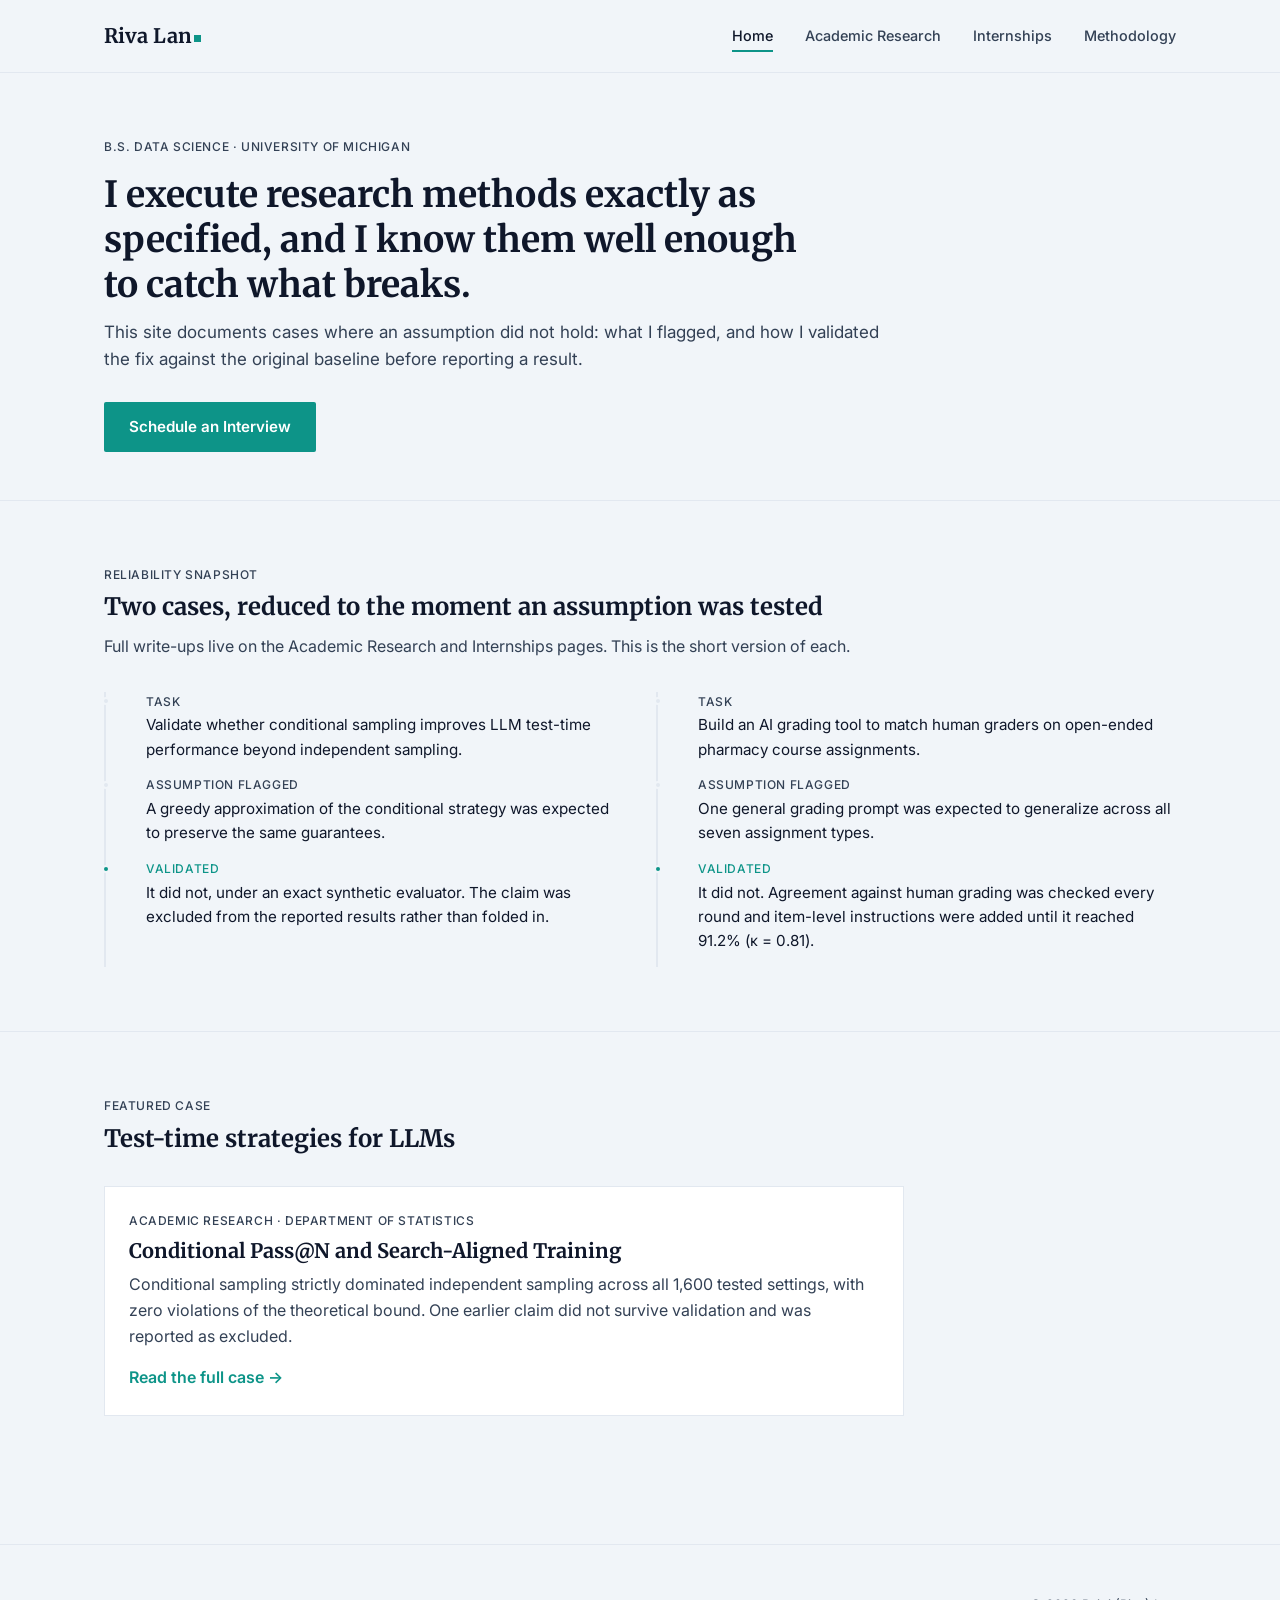
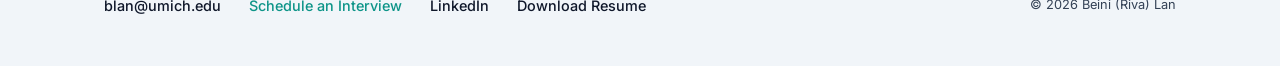
==== index.html @ 8a8fefa3 "Lock the design foundation" ====
<!DOCTYPE html>
<html lang="en">
<head>
  <meta charset="UTF-8">
  <meta name="viewport" content="width=device-width, initial-scale=1.0">
  <title>Riva Lan — Data Science, Reliability-First Research</title>
  <meta name="description" content="Portfolio of Riva (Beini) Lan, B.S. Data Science, University of Michigan. Case studies in executing research methods precisely, documenting deviations, and validating results against baseline.">

  <link rel="icon" type="image/png" sizes="32x32" href="assets/favicon-32.png">
  <link rel="icon" type="image/png" sizes="16x16" href="assets/favicon-16.png">
  <link rel="apple-touch-icon" href="assets/apple-touch-icon.png">
  <link rel="stylesheet" href="styles.css">
</head>
<body>

  <nav class="site-nav">
    <div class="container">
      <a href="index.html" class="wordmark">Riva Lan<span class="dot"></span></a>
      <ul class="nav-links">
        <li><a href="index.html" aria-current="page">Home</a></li>
        <li><a href="academic-research.html">Academic Research</a></li>
        <li><a href="internships.html">Internships</a></li>
        <li><a href="methodology.html">Methodology</a></li>
      </ul>
    </div>
  </nav>

  <header class="hero">
    <div class="container">
      <span class="eyebrow">B.S. Data Science · University of Michigan</span>
      <h1>I execute research methods exactly as specified, and I know them well enough to catch what breaks.</h1>
      <p class="lede">This site documents cases where an assumption did not hold: what I flagged, and how I validated the fix against the original baseline before reporting a result.</p>
      <div class="actions">
        <a class="btn btn-primary" href="https://calendar.app.google/bJazdX21SBaHCQoB9" target="_blank" rel="noopener">Schedule an Interview</a>
      </div>
    </div>
  </header>

  <section class="section" aria-labelledby="reliability-heading">
    <div class="container">
      <div class="section-head">
        <span class="eyebrow">Reliability Snapshot</span>
        <h2 id="reliability-heading">Two cases, reduced to the moment an assumption was tested</h2>
        <p>Full write-ups live on the Academic Research and Internships pages. This is the short version of each.</p>
      </div>

      <div class="proof-grid">
        <article class="proof-item">
          <div class="proof-row">
            <span class="label">Task</span>
            <p>Validate whether conditional sampling improves LLM test-time performance beyond independent sampling.</p>
          </div>
          <div class="proof-row">
            <span class="label">Assumption flagged</span>
            <p>A greedy approximation of the conditional strategy was expected to preserve the same guarantees.</p>
          </div>
          <div class="proof-row is-validated">
            <span class="label">Validated</span>
            <p>It did not, under an exact synthetic evaluator. The claim was excluded from the reported results rather than folded in.</p>
          </div>
        </article>

        <article class="proof-item">
          <div class="proof-row">
            <span class="label">Task</span>
            <p>Build an AI grading tool to match human graders on open-ended pharmacy course assignments.</p>
          </div>
          <div class="proof-row">
            <span class="label">Assumption flagged</span>
            <p>One general grading prompt was expected to generalize across all seven assignment types.</p>
          </div>
          <div class="proof-row is-validated">
            <span class="label">Validated</span>
            <p>It did not. Agreement against human grading was checked every round and item-level instructions were added until it reached 91.2% (κ = 0.81).</p>
          </div>
        </article>
      </div>
    </div>
  </section>

  <section class="section" aria-labelledby="featured-heading">
    <div class="container">
      <div class="section-head">
        <span class="eyebrow">Featured Case</span>
        <h2 id="featured-heading">Test-time strategies for LLMs</h2>
      </div>

      <div class="card case-card" style="max-width: var(--content-max);">
        <span class="eyebrow">Academic Research · Department of Statistics</span>
        <h3>Conditional Pass@N and Search-Aligned Training</h3>
        <p>Conditional sampling strictly dominated independent sampling across all 1,600 tested settings, with zero violations of the theoretical bound. One earlier claim did not survive validation and was reported as excluded.</p>
        <a class="read-more" href="academic-research.html#llm-test-time-strategies">Read the full case →</a>
      </div>
    </div>
  </section>

  <footer class="site-footer">
    <div class="container">
      <ul class="footer-links">
        <li><a href="mailto:blan@umich.edu">blan@umich.edu</a></li>
        <li><a class="is-primary" href="https://calendar.app.google/bJazdX21SBaHCQoB9" target="_blank" rel="noopener">Schedule an Interview</a></li>
        <li><a href="https://www.linkedin.com/in/rivalan/" target="_blank" rel="noopener">LinkedIn</a></li>
        <li><a href="assets/resume.pdf">Download Resume</a></li>
      </ul>
      <span class="copyright">© 2026 Beini (Riva) Lan</span>
    </div>
  </footer>

</body>
</html>
---- styles.css ----
/* =========================================================
   Riva Lan — Portfolio Stylesheet
   One file, shared by every page. Organized in the order a
   page is read: tokens → base → layout → components → footer
   → responsive. Values below map directly to the Identity Kit
   (fonts, colors, spacing) — change a token here and it
   updates everywhere it is used.
   ========================================================= */

@import url('https://fonts.googleapis.com/css2?family=Merriweather:wght@700;900&family=Inter:wght@400;500;600&display=swap');

/* ---------- Tokens ---------- */
:root {
  /* Color palette (Identity Kit) */
  --color-bg: #F1F5F9;       /* Cool White — background */
  --color-ink: #0F172A;      /* Rich Black — headings & body */
  --color-slate: #334155;    /* Deeper Slate — secondary text, borders */
  --color-accent: #0D9488;   /* Muted Teal — links, primary CTA */
  --color-surface: #FFFFFF;  /* card surfaces, slightly lifted off bg */
  --color-border: #E2E8F0;   /* hairline borders on cards */

  /* Type */
  --font-heading: 'Merriweather', Georgia, 'Times New Roman', serif;
  --font-body: 'Inter', -apple-system, BlinkMacSystemFont, 'Segoe UI', sans-serif;

  --size-h1: 2.25rem;   /* 36px — page titles */
  --size-h2: 1.5rem;    /* 24px — section headers */
  --size-body: 1rem;    /* 16px */
  --size-label: 0.75rem;/* 12px — small caps labels */

  /* Spacing */
  --space-section: 4rem;   /* vertical rhythm between major sections */
  --space-card: 1.5rem;    /* padding inside cards */
  --content-max: 800px;    /* paragraph width cap */
  --page-max: 1120px;      /* outer page/container width */
}

/* ---------- Base / Reset ---------- */
*, *::before, *::after { box-sizing: border-box; }

html { scroll-behavior: smooth; }

@media (prefers-reduced-motion: reduce) {
  html { scroll-behavior: auto; }
  *, *::before, *::after { animation-duration: 0.01ms !important; transition-duration: 0.01ms !important; }
}

body {
  margin: 0;
  background: var(--color-bg);
  color: var(--color-ink);
  font-family: var(--font-body);
  font-size: var(--size-body);
  line-height: 1.6;
  -webkit-font-smoothing: antialiased;
}

h1, h2, h3 {
  font-family: var(--font-heading);
  font-weight: 700;
  line-height: 1.25;
  margin: 0 0 0.75rem;
  color: var(--color-ink);
}

h1 { font-size: var(--size-h1); }
h2 { font-size: var(--size-h2); }

p { margin: 0 0 1rem; max-width: var(--content-max); }

a { color: var(--color-accent); text-decoration: none; }
a:hover { text-decoration: underline; }

a:focus-visible,
button:focus-visible {
  outline: 2px solid var(--color-accent);
  outline-offset: 3px;
}

.eyebrow, .label {
  font-family: var(--font-body);
  font-weight: 500;
  font-size: var(--size-label);
  letter-spacing: 0.05em;
  text-transform: uppercase;
  color: var(--color-slate);
}

.container {
  max-width: var(--page-max);
  margin: 0 auto;
  padding: 0 1.5rem;
}

/* ---------- Navigation ---------- */
.site-nav {
  border-bottom: 1px solid var(--color-border);
  background: var(--color-bg);
  position: sticky;
  top: 0;
  z-index: 10;
}

.site-nav .container {
  display: flex;
  align-items: center;
  justify-content: space-between;
  height: 4.5rem;
}

.wordmark {
  font-family: var(--font-heading);
  font-weight: 700;
  font-size: 1.25rem;
  color: var(--color-ink);
  display: inline-flex;
  align-items: baseline;
  gap: 0.05em;
}

.wordmark:hover { text-decoration: none; }

.wordmark .dot {
  display: inline-block;
  width: 0.36em;
  height: 0.36em;
  background: var(--color-accent);
  margin-left: 0.06em;
  transform: translateY(-0.05em);
}

.nav-links {
  list-style: none;
  display: flex;
  gap: 2rem;
  margin: 0;
  padding: 0;
}

.nav-links a {
  color: var(--color-slate);
  font-weight: 500;
  font-size: 0.9rem;
}

.nav-links a[aria-current="page"] {
  color: var(--color-ink);
  border-bottom: 2px solid var(--color-accent);
  padding-bottom: 0.35rem;
}

.nav-toggle { display: none; }

/* ---------- Buttons ---------- */
.btn {
  display: inline-block;
  font-family: var(--font-body);
  font-weight: 600;
  font-size: 0.95rem;
  padding: 0.75rem 1.5rem;
  border-radius: 2px;
  border: 1px solid transparent;
  cursor: pointer;
}

.btn:hover { text-decoration: none; }

.btn-primary {
  background: var(--color-accent);
  color: #FFFFFF;
}
.btn-primary:hover { background: #0B7C71; }

.btn-secondary {
  background: transparent;
  color: var(--color-ink);
  border-color: var(--color-slate);
}
.btn-secondary:hover { border-color: var(--color-ink); }

/* ---------- Hero ---------- */
.hero {
  padding: var(--space-section) 0 3rem;
}

.hero .eyebrow { margin-bottom: 1rem; display: block; }

.hero h1 {
  max-width: 720px;
  font-size: clamp(1.75rem, 4vw, var(--size-h1));
}

.hero p.lede {
  max-width: var(--content-max);
  color: var(--color-slate);
  font-size: 1.0625rem;
}

.hero .actions { margin-top: 1.75rem; }

/* ---------- Section shell ---------- */
.section {
  padding: var(--space-section) 0;
  border-top: 1px solid var(--color-border);
}

.section-head { margin-bottom: 2rem; max-width: var(--content-max); }
.section-head .eyebrow { display: block; margin-bottom: 0.5rem; }
.section-head p { color: var(--color-slate); }

/* ---------- Proof items (reliability snapshot) ----------
   Structural signature used across the site: every reliability
   claim is shown as the same three-step sequence — task set,
   assumption flagged, result validated — never as an adjective. */

.proof-grid {
  display: grid;
  grid-template-columns: repeat(auto-fit, minmax(280px, 1fr));
  gap: 2rem;
}

.proof-item {
  border-left: 2px solid var(--color-border);
  padding-left: 1.25rem;
}

.proof-row {
  position: relative;
  padding-left: 1.25rem;
  margin-bottom: 0.85rem;
}

.proof-row::before {
  content: "";
  position: absolute;
  left: -1.5rem;
  top: 0.35rem;
  width: 8px;
  height: 8px;
  border-radius: 50%;
  background: var(--color-border);
  border: 2px solid var(--color-bg);
}

.proof-row.is-validated::before { background: var(--color-accent); }

.proof-row .label { display: block; margin-bottom: 0.15rem; }
.proof-row.is-validated .label { color: var(--color-accent); }
.proof-row p { margin: 0; font-size: 0.95rem; }

/* ---------- Cards ---------- */
.card {
  background: var(--color-surface);
  border: 1px solid var(--color-border);
  padding: var(--space-card);
}

.case-card .eyebrow { display: block; margin-bottom: 0.5rem; }
.case-card h3 {
  font-family: var(--font-heading);
  font-size: 1.25rem;
  margin-bottom: 0.6rem;
}
.case-card p { color: var(--color-slate); margin-bottom: 1rem; }
.case-card .read-more { font-weight: 600; }

.note-block {
  border: 1px dashed var(--color-slate);
  padding: 1.25rem;
  color: var(--color-slate);
  font-size: 0.9rem;
}

/* ---------- Case pages: page hero (shorter than home) ---------- */
.page-hero { padding: 3rem 0 1rem; }
.page-hero h1 { font-size: clamp(1.6rem, 3.4vw, var(--size-h1)); max-width: var(--content-max); }
.page-hero p.lede { color: var(--color-slate); font-size: 1.0625rem; }

/* ---------- Case block (full write-up) ---------- */
.case-block .case-meta { display: block; margin-bottom: 0.5rem; }
.case-block h2 { max-width: var(--content-max); }
.case-block .case-framing { color: var(--color-slate); max-width: var(--content-max); margin-bottom: 2rem; }
.case-block .proof-item { border-left: 2px solid var(--color-border); padding-left: 1.5rem; max-width: var(--content-max); }
.case-block .proof-row p { font-size: 1rem; max-width: var(--content-max); }

/* ---------- Stat strip ---------- */
.stat-strip {
  display: flex;
  flex-wrap: wrap;
  gap: 2.5rem;
  margin-top: 2rem;
  padding-top: 1.75rem;
  border-top: 1px solid var(--color-border);
  max-width: var(--content-max);
}

.stat .stat-number {
  font-family: var(--font-heading);
  font-weight: 700;
  font-size: 1.75rem;
  color: var(--color-ink);
  display: block;
}

.stat .label { display: block; margin-top: 0.15rem; }

/* ---------- CTA band ---------- */
.cta-band {
  text-align: center;
  padding: var(--space-section) 0;
  border-top: 1px solid var(--color-border);
}
.cta-band h2 { margin-bottom: 1.25rem; }

/* ---------- Footer ---------- */
.site-footer {
  border-top: 1px solid var(--color-border);
  padding: 3rem 0;
  margin-top: var(--space-section);
}

.site-footer .container {
  display: flex;
  flex-wrap: wrap;
  align-items: center;
  justify-content: space-between;
  gap: 1.5rem;
}

.footer-links {
  list-style: none;
  display: flex;
  flex-wrap: wrap;
  gap: 1.75rem;
  margin: 0;
  padding: 0;
}

.footer-links a {
  color: var(--color-ink);
  font-weight: 500;
  font-size: 0.9rem;
}

.footer-links a.is-primary { color: var(--color-accent); }

.site-footer .copyright {
  color: var(--color-slate);
  font-size: 0.8rem;
}

/* ---------- Responsive ---------- */
@media (max-width: 640px) {
  .site-nav .container { height: auto; padding-top: 1rem; padding-bottom: 1rem; flex-wrap: wrap; row-gap: 0.75rem; }
  .nav-links { gap: 1.25rem; flex-wrap: wrap; }
  .hero { padding: 2.5rem 0 2rem; }
  .section { padding: 2.5rem 0; }
  .site-footer .container { flex-direction: column; align-items: flex-start; }
}
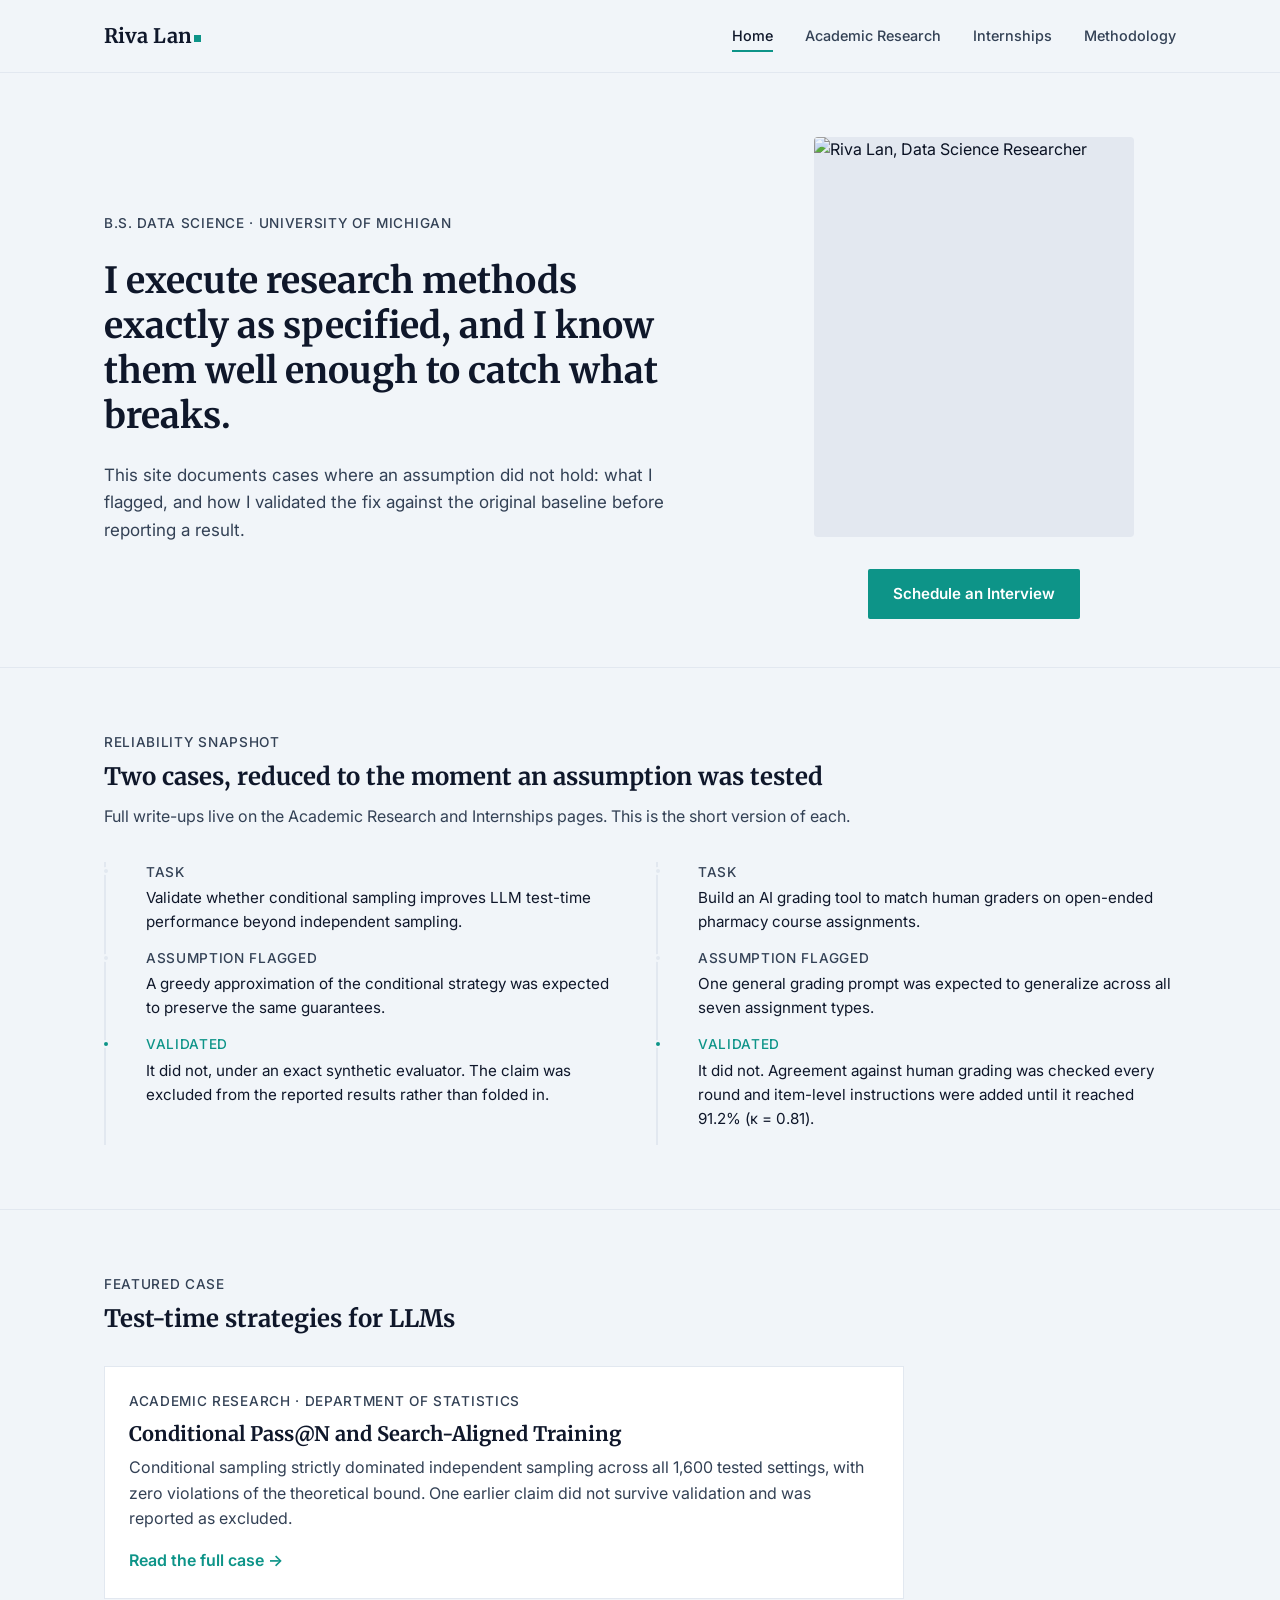
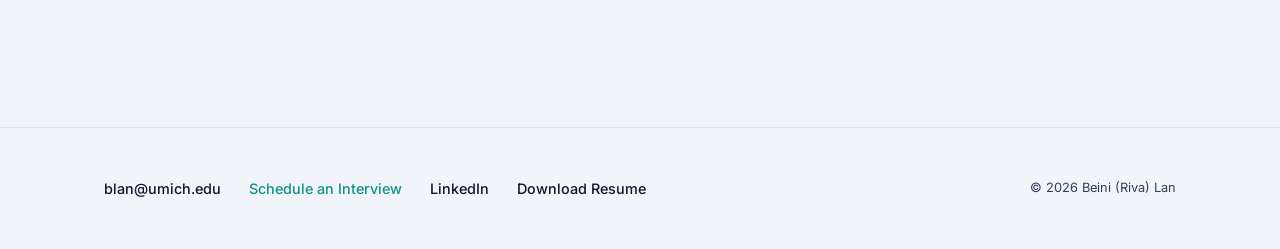
==== commit ce872574: "Updated hero page" ====
--- a/index.html
+++ b/index.html
@@ -27,12 +27,24 @@
 
   <header class="hero">
     <div class="container">
-      <span class="eyebrow">B.S. Data Science · University of Michigan</span>
-      <h1>I execute research methods exactly as specified, and I know them well enough to catch what breaks.</h1>
-      <p class="lede">This site documents cases where an assumption did not hold: what I flagged, and how I validated the fix against the original baseline before reporting a result.</p>
-      <div class="actions">
-        <a class="btn btn-primary" href="https://calendar.app.google/bJazdX21SBaHCQoB9" target="_blank" rel="noopener">Schedule an Interview</a>
+      
+      <!-- Left Column: Text -->
+      <div class="hero-text">
+        <span class="eyebrow">B.S. Data Science · University of Michigan</span>
+        <h1>I execute research methods exactly as specified, and I know them well enough to catch what breaks.</h1>
+        <p class="lede">This site documents cases where an assumption did not hold: what I flagged, and how I validated the fix against the original baseline before reporting a result.</p>
       </div>
+
+      <!-- Right Column: Visual & CTA -->
+      <div class="hero-visual">
+        <div class="profile-photo">
+          <img src="Profile.jpg" alt="Riva Lan, Data Science Researcher">
+        </div>
+        <div class="actions">
+          <a class="btn btn-primary" href="https://calendar.app.google/bJazdX21SBaHCQoB9" target="_blank" rel="noopener">Schedule an Interview</a>
+        </div>
+      </div>
+
     </div>
   </header>
 
@@ -107,4 +119,4 @@
   </footer>
 
 </body>
-</html>
+</html>
--- a/styles.css
+++ b/styles.css
@@ -12,27 +12,27 @@
 /* ---------- Tokens ---------- */
 :root {
   /* Color palette (Identity Kit) */
-  --color-bg: #F1F5F9;       /* Cool White — background */
-  --color-ink: #0F172A;      /* Rich Black — headings & body */
-  --color-slate: #334155;    /* Deeper Slate — secondary text, borders */
-  --color-accent: #0D9488;   /* Muted Teal — links, primary CTA */
-  --color-surface: #FFFFFF;  /* card surfaces, slightly lifted off bg */
-  --color-border: #E2E8F0;   /* hairline borders on cards */
+  --color-bg: #F1F5F9;       
+  --color-ink: #0F172A;      
+  --color-slate: #334155;    
+  --color-accent: #0D9488;   
+  --color-surface: #FFFFFF;  
+  --color-border: #E2E8F0;   
 
   /* Type */
   --font-heading: 'Merriweather', Georgia, 'Times New Roman', serif;
   --font-body: 'Inter', -apple-system, BlinkMacSystemFont, 'Segoe UI', sans-serif;
 
-  --size-h1: 2.25rem;   /* 36px — page titles */
-  --size-h2: 1.5rem;    /* 24px — section headers */
-  --size-body: 1rem;    /* 16px */
-  --size-label: 0.75rem;/* 12px — small caps labels */
+  --size-h1: 2.25rem;   
+  --size-h2: 1.5rem;    
+  --size-body: 1rem;    
+  --size-label: 0.85rem;
 
   /* Spacing */
-  --space-section: 4rem;   /* vertical rhythm between major sections */
-  --space-card: 1.5rem;    /* padding inside cards */
-  --content-max: 800px;    /* paragraph width cap */
-  --page-max: 1120px;      /* outer page/container width */
+  --space-section: 4rem;   
+  --space-card: 1.5rem;    
+  --content-max: 800px;    
+  --page-max: 1120px;      
 }
 
 /* ---------- Base / Reset ---------- */
@@ -183,20 +183,70 @@
   padding: var(--space-section) 0 3rem;
 }
 
-.hero .eyebrow { margin-bottom: 1rem; display: block; }
-
-.hero h1 {
-  max-width: 720px;
-  font-size: clamp(1.75rem, 4vw, var(--size-h1));
+.hero .container {
+  display: grid;
+  grid-template-columns: 1.2fr 0.8fr;
+  gap: 4rem;
+  align-items: center;
+}
+
+/* Text Column */
+.hero-text {
+  display: flex;
+  flex-direction: column;
+  gap: 1.5rem;
+}
+
+.hero-text .eyebrow { 
+  margin-bottom: 0; 
+  display: block; 
 }
 
 .hero p.lede {
   max-width: var(--content-max);
   color: var(--color-slate);
   font-size: 1.0625rem;
-}
-
-.hero .actions { margin-top: 1.75rem; }
+  margin: 0;
+}
+
+.hero h1 {
+  font-size: clamp(1.75rem, 4vw, var(--size-h1));
+  margin: 0;
+}
+
+/* Visual Column */
+.hero-visual {
+  display: flex;
+  flex-direction: column;
+  align-items: center;
+  gap: 2rem;
+}
+
+/* Photo Treatment */
+.profile-photo {
+  width: 100%;
+  max-width: 320px;
+  overflow: hidden;
+  border-radius: 4px;
+}
+
+.profile-photo img {
+  width: 100%;
+  height: auto;
+  display: block;
+  object-fit: cover;
+  aspect-ratio: 4/5;
+  background-color: var(--color-border);
+  mix-blend-mode: darken;
+  filter: grayscale(10%) contrast(1.05) brightness(0.98); 
+}
+
+.hero-visual .actions { 
+  margin-top: 0; 
+  display: flex;
+  justify-content: center;
+  width: 100%;
+}
 
 /* ---------- Section shell ---------- */
 .section {
@@ -208,11 +258,7 @@
 .section-head .eyebrow { display: block; margin-bottom: 0.5rem; }
 .section-head p { color: var(--color-slate); }
 
-/* ---------- Proof items (reliability snapshot) ----------
-   Structural signature used across the site: every reliability
-   claim is shown as the same three-step sequence — task set,
-   assumption flagged, result validated — never as an adjective. */
-
+/* ---------- Proof items ---------- */
 .proof-grid {
   display: grid;
   grid-template-columns: repeat(auto-fit, minmax(280px, 1fr));
@@ -271,17 +317,95 @@
   font-size: 0.9rem;
 }
 
-/* ---------- Case pages: page hero (shorter than home) ---------- */
+/* ---------- Case pages ---------- */
 .page-hero { padding: 3rem 0 1rem; }
 .page-hero h1 { font-size: clamp(1.6rem, 3.4vw, var(--size-h1)); max-width: var(--content-max); }
 .page-hero p.lede { color: var(--color-slate); font-size: 1.0625rem; }
 
-/* ---------- Case block (full write-up) ---------- */
 .case-block .case-meta { display: block; margin-bottom: 0.5rem; }
 .case-block h2 { max-width: var(--content-max); }
 .case-block .case-framing { color: var(--color-slate); max-width: var(--content-max); margin-bottom: 2rem; }
 .case-block .proof-item { border-left: 2px solid var(--color-border); padding-left: 1.5rem; max-width: var(--content-max); }
 .case-block .proof-row p { font-size: 1rem; max-width: var(--content-max); }
+
+/* ---------- Data Tables & Code ---------- */
+.data-table {
+  width: 100%;
+  border-collapse: collapse;
+  margin: 1.5rem 0;
+  font-size: 0.9rem;
+  background: var(--color-surface);
+}
+
+.data-table th, 
+.data-table td {
+  padding: 0.75rem 1rem;
+  border: 1px solid var(--color-border);
+  text-align: left;
+}
+
+.data-table th {
+  background: var(--color-bg);
+  font-weight: 600;
+  color: var(--color-slate);
+}
+
+.data-table td { font-family: var(--font-body); }
+
+.code-block {
+  background: var(--color-ink);
+  color: var(--color-bg);
+  padding: 1.25rem;
+  border-radius: 4px;
+  overflow-x: auto;
+  font-family: ui-monospace, SFMono-Regular, Menlo, Monaco, Consolas, monospace;
+  font-size: 0.85rem;
+  margin: 1.5rem 0;
+  line-height: 1.5;
+}
+
+/* ---------- Visual Evidence Embeds ---------- */
+.poster-preview {
+  width: 100%;
+  max-width: 100%;
+  height: auto;
+  display: block;
+  object-fit: contain;
+  border: 1px solid var(--color-border);
+}
+
+.poster-embed-wrapper {
+  position: relative;
+  width: 100%;
+  padding-bottom: 75%; 
+  height: 0;
+  overflow: hidden;
+  border: 1px solid var(--color-border);
+}
+
+.poster-embed-wrapper iframe,
+.poster-embed-wrapper embed {
+  position: absolute;
+  top: 0;
+  left: 0;
+  width: 100%;
+  height: 100%;
+}
+
+.slide-controls {
+  display: flex;
+  flex-direction: row;
+  align-items: center;
+  justify-content: center;
+  flex-wrap: wrap;
+  gap: 0.75rem;
+  margin-top: 1rem;
+}
+
+.slide-controls .btn {
+  white-space: nowrap;
+  flex-shrink: 0;
+}
 
 /* ---------- Stat strip ---------- */
 .stat-strip {
@@ -304,7 +428,7 @@
 
 .stat .label { display: block; margin-top: 0.15rem; }
 
-/* ---------- CTA band ---------- */
+/* ---------- CTA band & Footer ---------- */
 .cta-band {
   text-align: center;
   padding: var(--space-section) 0;
@@ -312,7 +436,6 @@
 }
 .cta-band h2 { margin-bottom: 1.25rem; }
 
-/* ---------- Footer ---------- */
 .site-footer {
   border-top: 1px solid var(--color-border);
   padding: 3rem 0;
@@ -350,10 +473,37 @@
 }
 
 /* ---------- Responsive ---------- */
+@media (max-width: 768px) {
+  .hero .container {
+    grid-template-columns: 1fr;
+    gap: 3rem;
+  }
+  
+  .hero-visual {
+    order: -1; 
+  }
+  
+  .profile-photo {
+    max-width: 280px;
+  }
+}
+
 @media (max-width: 640px) {
   .site-nav .container { height: auto; padding-top: 1rem; padding-bottom: 1rem; flex-wrap: wrap; row-gap: 0.75rem; }
-  .nav-links { gap: 1.25rem; flex-wrap: wrap; }
+  
+  .nav-links {
+    gap: 1.25rem;
+    flex-wrap: nowrap;
+    overflow-x: auto;
+    white-space: nowrap;
+    padding-bottom: 0.25rem;
+  }
+
   .hero { padding: 2.5rem 0 2rem; }
   .section { padding: 2.5rem 0; }
+  
+  .slide-controls { gap: 0.5rem; }
+  .slide-controls .btn { padding: 0.5rem 0.75rem; font-size: 0.85rem; }
+  
   .site-footer .container { flex-direction: column; align-items: flex-start; }
-}
+}
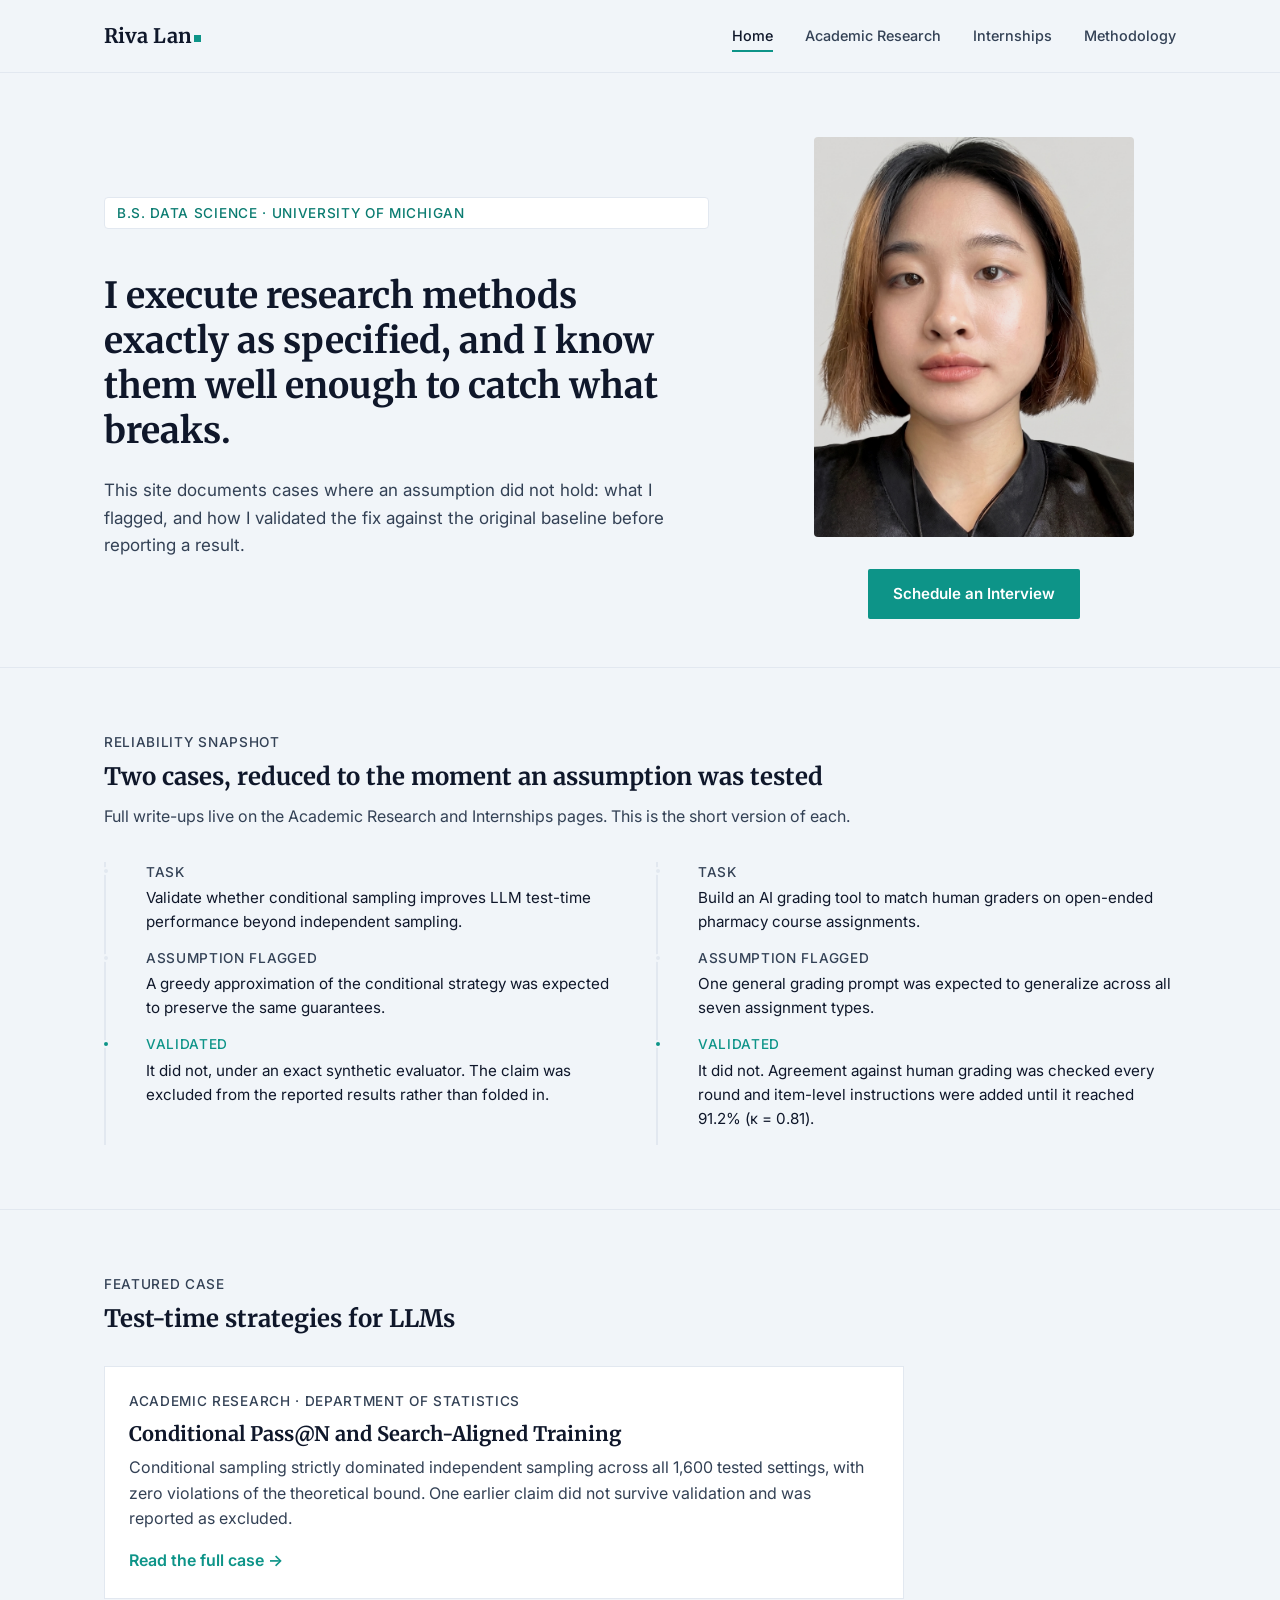
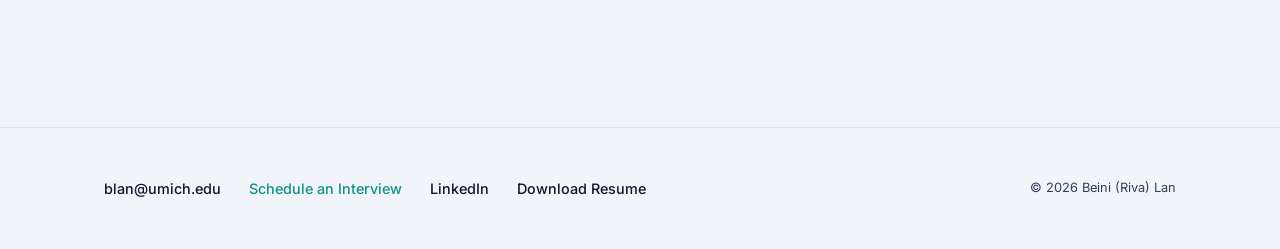
==== commit 82c9501f: "8/12 Updates" ====
--- a/index.html
+++ b/index.html
@@ -30,7 +30,7 @@
       
       <!-- Left Column: Text -->
       <div class="hero-text">
-        <span class="eyebrow">B.S. Data Science · University of Michigan</span>
+        <span class="eyebrow hero-badge">B.S. Data Science · University of Michigan</span>
         <h1>I execute research methods exactly as specified, and I know them well enough to catch what breaks.</h1>
         <p class="lede">This site documents cases where an assumption did not hold: what I flagged, and how I validated the fix against the original baseline before reporting a result.</p>
       </div>
@@ -112,7 +112,7 @@
         <li><a href="mailto:blan@umich.edu">blan@umich.edu</a></li>
         <li><a class="is-primary" href="https://calendar.app.google/bJazdX21SBaHCQoB9" target="_blank" rel="noopener">Schedule an Interview</a></li>
         <li><a href="https://www.linkedin.com/in/rivalan/" target="_blank" rel="noopener">LinkedIn</a></li>
-        <li><a href="assets/resume.pdf">Download Resume</a></li>
+        <li><a href="assets/resume.pdf" download="Riva-Lan-Resume.pdf">Download Resume</a></li>
       </ul>
       <span class="copyright">© 2026 Beini (Riva) Lan</span>
     </div>
--- a/styles.css
+++ b/styles.css
@@ -18,6 +18,9 @@
   --color-accent: #0D9488;   
   --color-surface: #FFFFFF;  
   --color-border: #E2E8F0;   
+  
+  /* New token for accessible text on light backgrounds */
+  --color-accent-strong: #0B7C71;
 
   /* Type */
   --font-heading: 'Merriweather', Georgia, 'Times New Roman', serif;
@@ -200,6 +203,18 @@
 .hero-text .eyebrow { 
   margin-bottom: 0; 
   display: block; 
+}
+
+/* New badge styling scoped strictly to the hero text */
+.hero-text .eyebrow.hero-badge {
+  display: inline-block;
+  color: var(--color-accent-strong);
+  background-color: var(--color-surface);
+  border: 1px solid var(--color-border);
+  padding: 0.35rem 0.75rem;
+  border-radius: 4px;
+  margin-bottom: 1.25rem;
+  line-height: 1.4;
 }
 
 .hero p.lede {
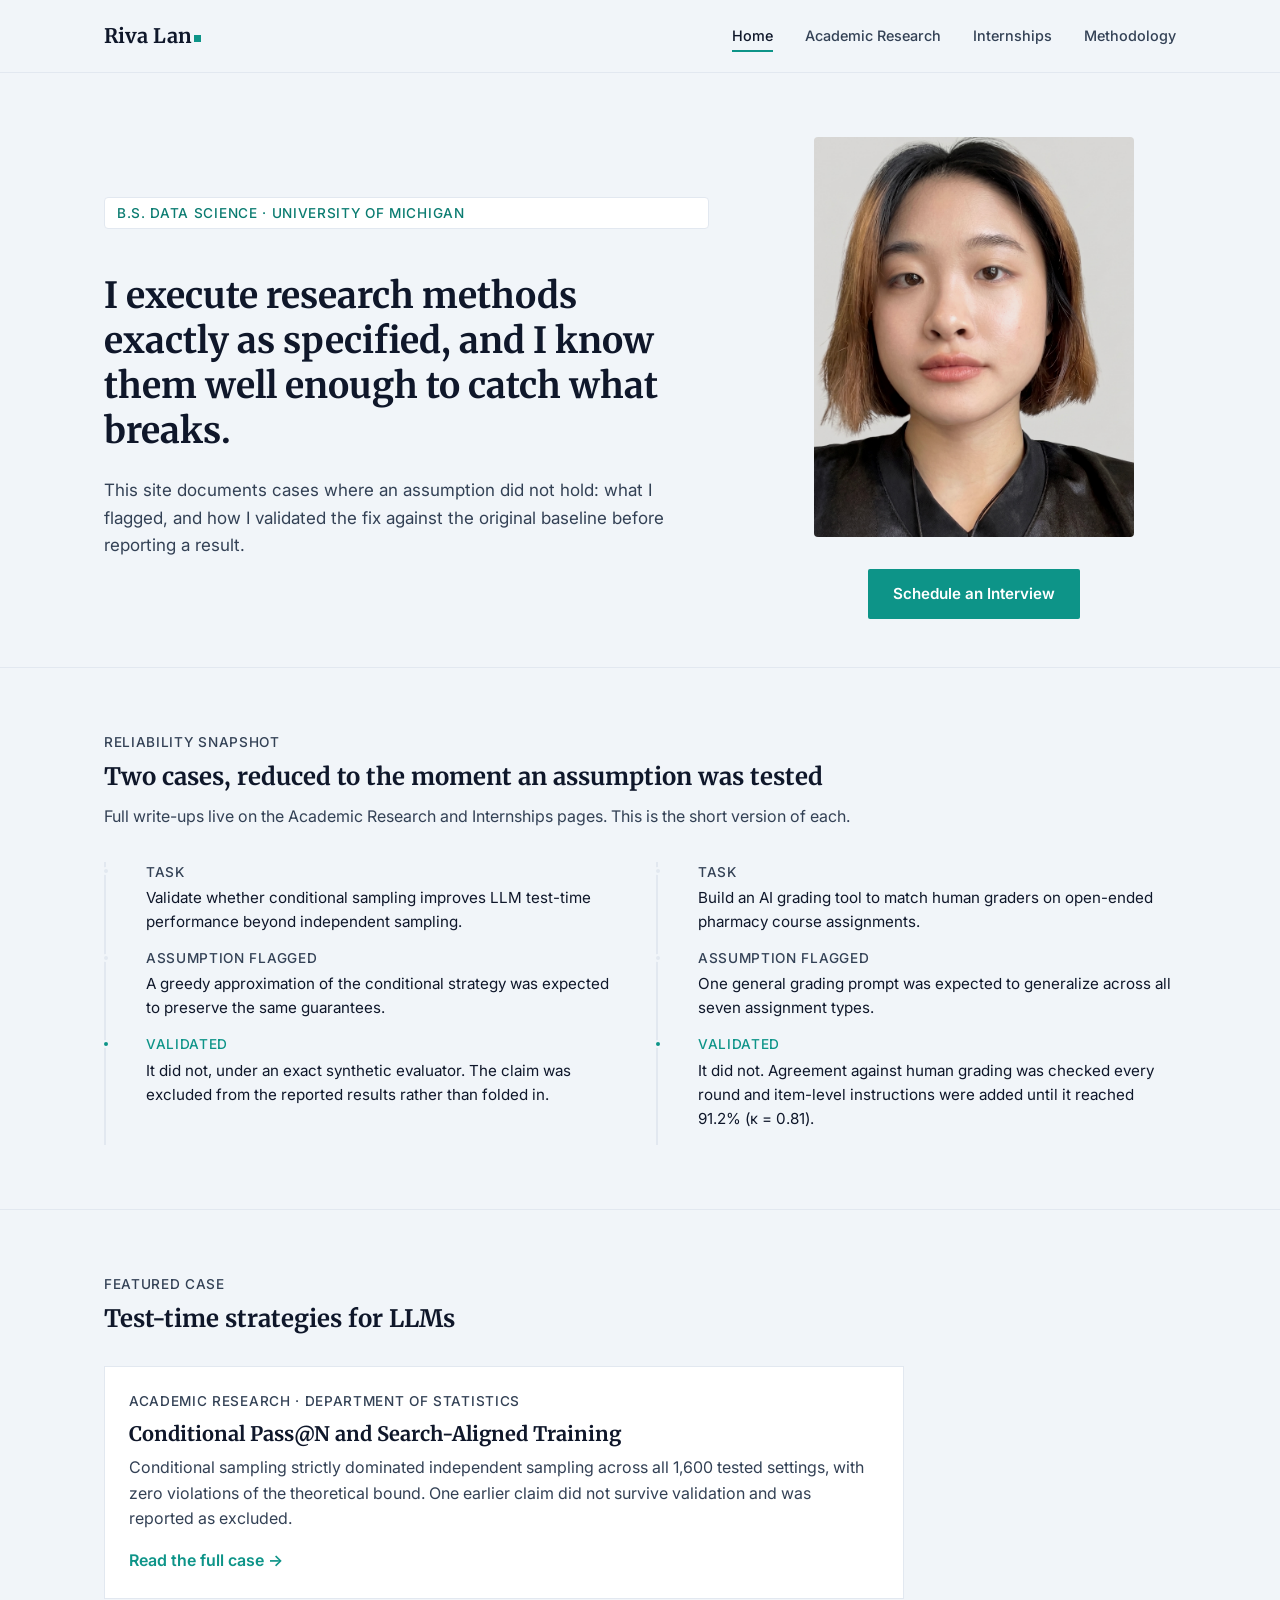
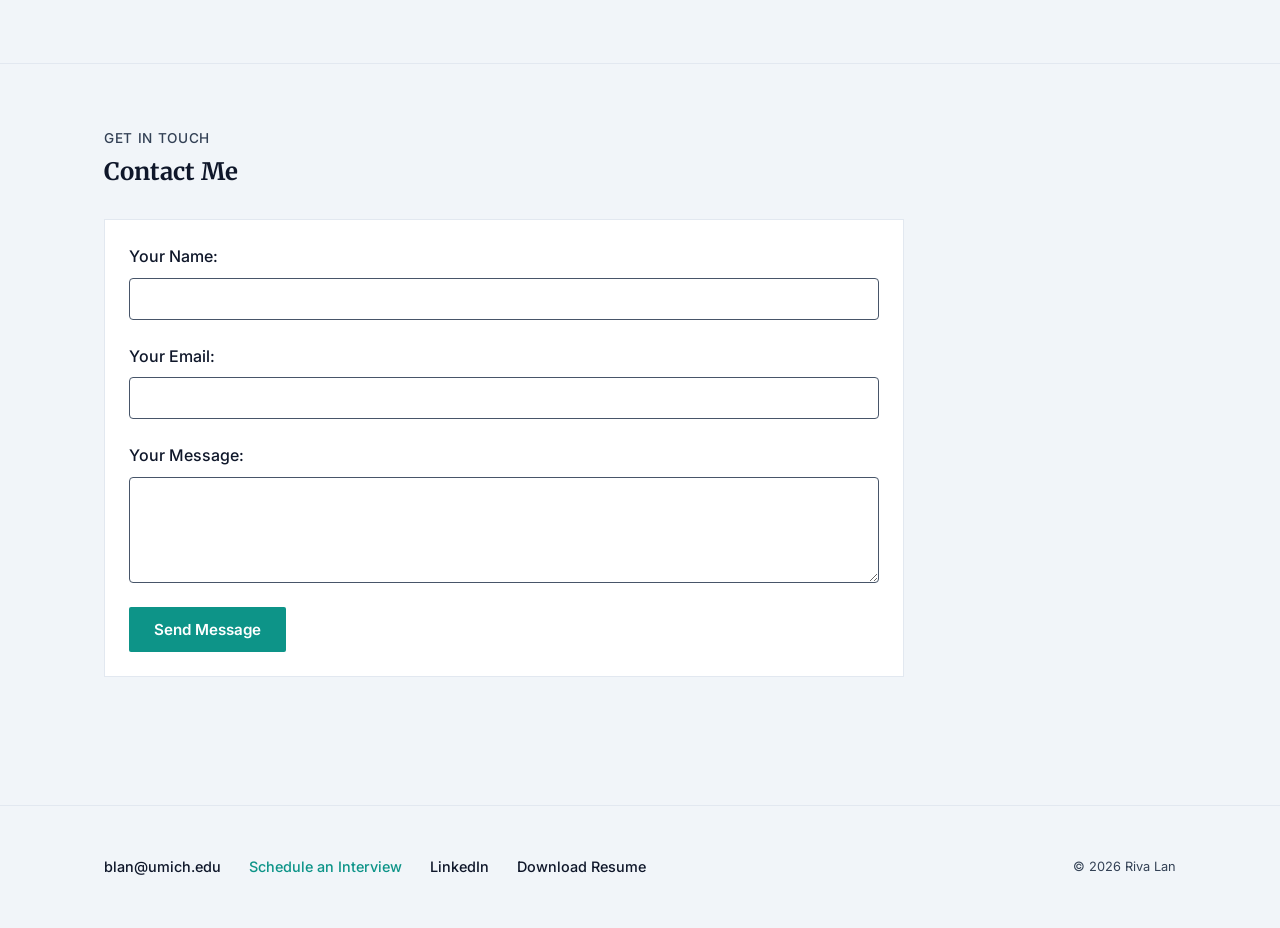
==== commit e13ed1d1: "Add contact form feature" ====
--- a/index.html
+++ b/index.html
@@ -4,7 +4,7 @@
   <meta charset="UTF-8">
   <meta name="viewport" content="width=device-width, initial-scale=1.0">
   <title>Riva Lan — Data Science, Reliability-First Research</title>
-  <meta name="description" content="Portfolio of Riva (Beini) Lan, B.S. Data Science, University of Michigan. Case studies in executing research methods precisely, documenting deviations, and validating results against baseline.">
+  <meta name="description" content="Portfolio of Riva Lan, B.S. Data Science, University of Michigan. Case studies in executing research methods precisely, documenting deviations, and validating results against baseline.">
 
   <link rel="icon" type="image/png" sizes="32x32" href="assets/favicon-32.png">
   <link rel="icon" type="image/png" sizes="16x16" href="assets/favicon-16.png">
@@ -106,6 +106,34 @@
     </div>
   </section>
 
+  <!-- Formspree Contact Section -->
+  <section class="section" aria-labelledby="contact-heading">
+    <div class="container">
+      <div class="section-head">
+        <span class="eyebrow">Get in Touch</span>
+        <h2 id="contact-heading">Contact Me</h2>
+      </div>
+
+      <div class="card case-card" style="max-width: var(--content-max);">
+        <form action="https://formspree.io/f/mppaynzn" method="POST" style="display: flex; flex-direction: column; gap: 1.5rem;">
+          <label style="display: flex; flex-direction: column; font-family: 'Inter', sans-serif; font-weight: 500;">
+            Your Name:
+            <input type="text" name="name" required style="padding: 0.75rem; margin-top: 0.5rem; border: 1px solid #475569; border-radius: 4px; font-family: 'Inter', sans-serif;">
+          </label>
+          <label style="display: flex; flex-direction: column; font-family: 'Inter', sans-serif; font-weight: 500;">
+            Your Email:
+            <input type="email" name="email" required style="padding: 0.75rem; margin-top: 0.5rem; border: 1px solid #475569; border-radius: 4px; font-family: 'Inter', sans-serif;">
+          </label>
+          <label style="display: flex; flex-direction: column; font-family: 'Inter', sans-serif; font-weight: 500;">
+            Your Message:
+            <textarea name="message" required rows="5" style="padding: 0.75rem; margin-top: 0.5rem; border: 1px solid #475569; border-radius: 4px; font-family: 'Inter', sans-serif; resize: vertical;"></textarea>
+          </label>
+          <button type="submit" class="btn btn-primary" style="align-self: flex-start; cursor: pointer;">Send Message</button>
+        </form>
+      </div>
+    </div>
+  </section>
+
   <footer class="site-footer">
     <div class="container">
       <ul class="footer-links">
@@ -114,9 +142,9 @@
         <li><a href="https://www.linkedin.com/in/rivalan/" target="_blank" rel="noopener">LinkedIn</a></li>
         <li><a href="assets/resume.pdf" download="Riva-Lan-Resume.pdf">Download Resume</a></li>
       </ul>
-      <span class="copyright">© 2026 Beini (Riva) Lan</span>
+      <span class="copyright">© 2026 Riva Lan</span>
     </div>
   </footer>
 
 </body>
-</html>+</html>
